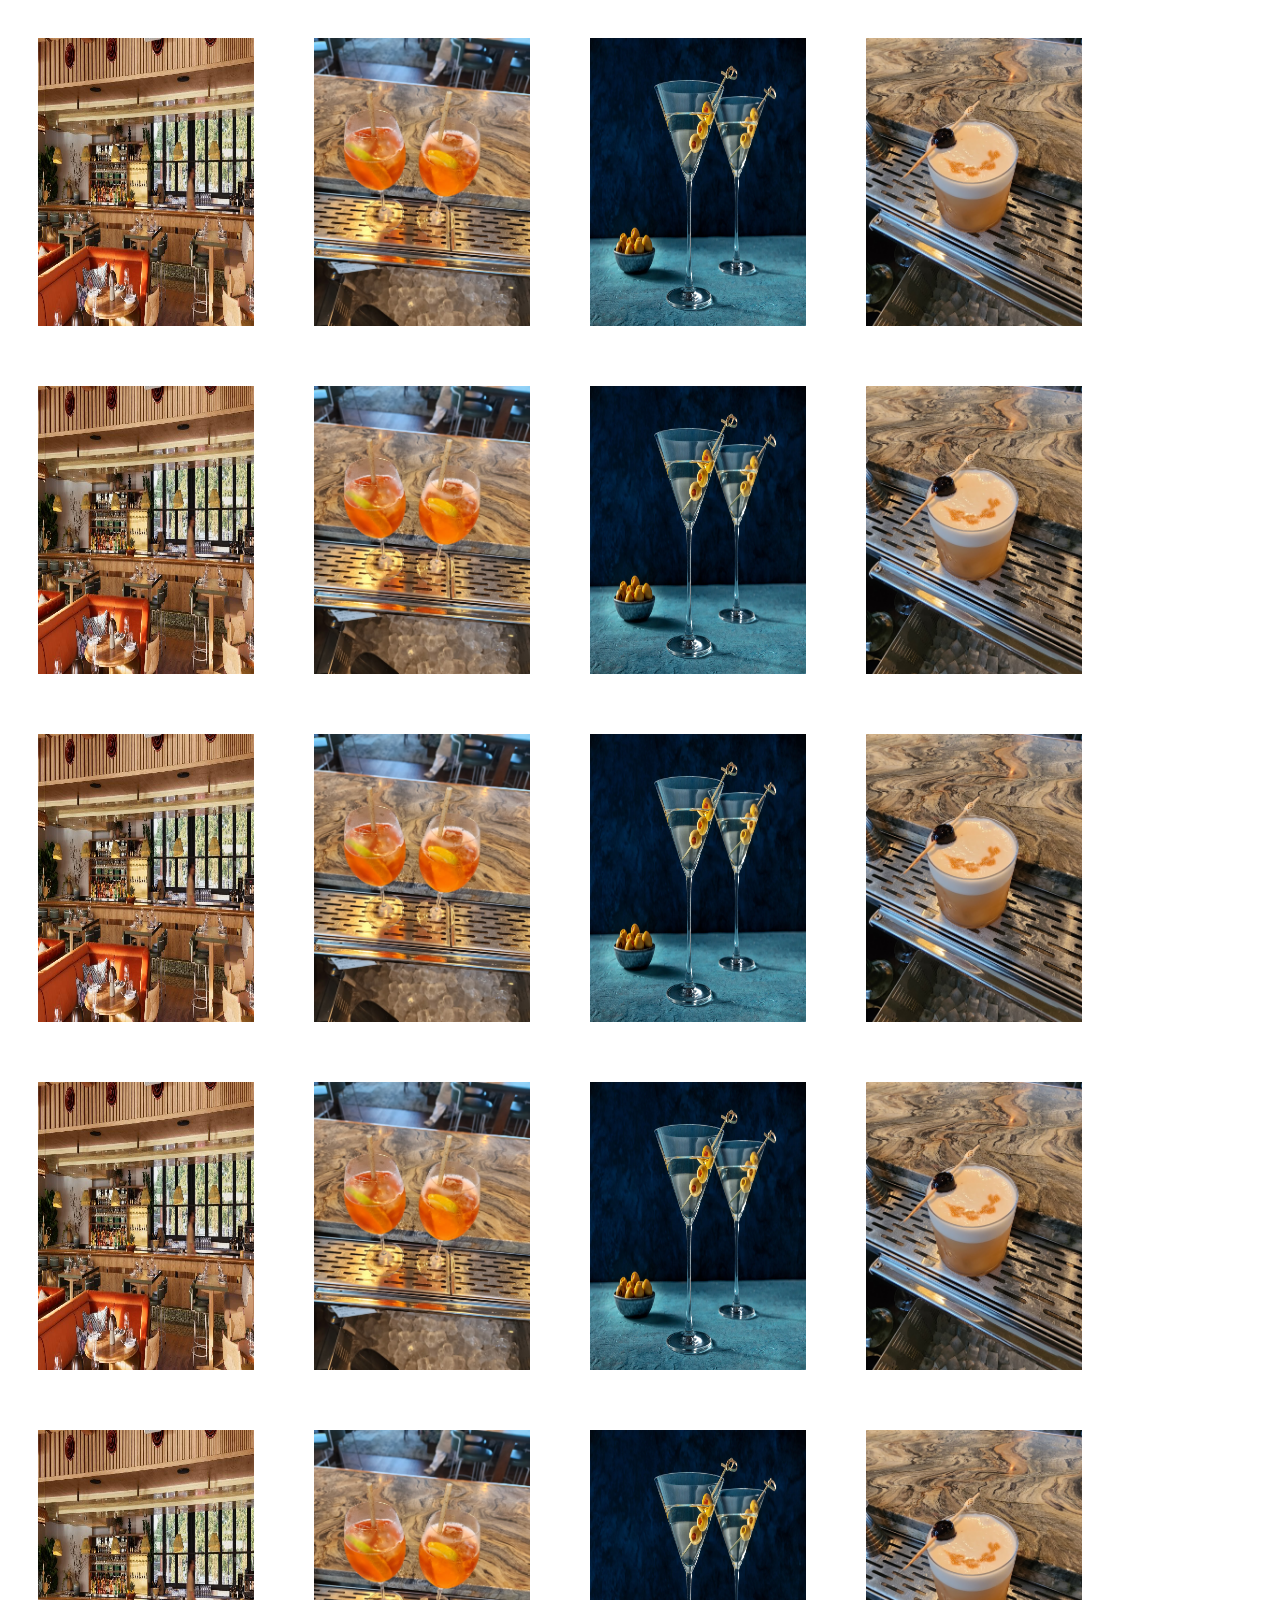
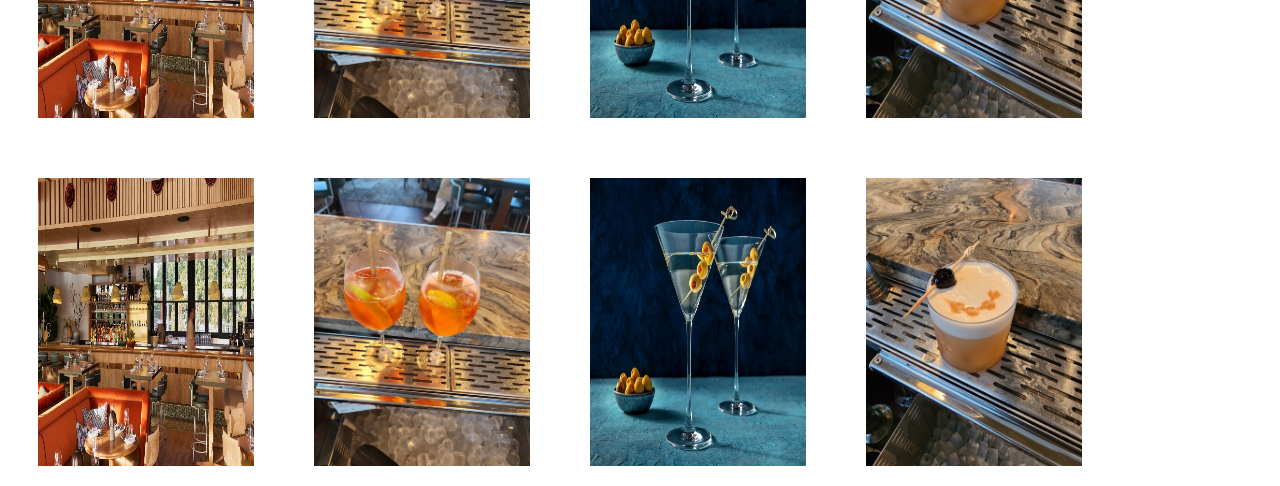
==== index1.html @ 63f636f0 "new layout using flex" ====
<!DOCTYPE>
<html>
    <head>
        <title>photo gallery</title>
        <link href="style1.css" rel="stylesheet" />

    </head>
    <body>
        <div class="gallery">
            <img src="rafi.png" alt="rafi" />
             <img src="aperol.png" alt="aperol" /> 
             <img src="martini.png" alt="martini" /> 
             <img src="amaretto1.png" alt="amaretto" /> 
             <img src="rafi.png" alt="rafi" />
             <img src="aperol.png" alt="aperol" /> 
             <img src="martini.png" alt="martini" /> 
             <img src="amaretto1.png" alt="amaretto" /> 
             <img src="rafi.png" alt="rafi" />
             <img src="aperol.png" alt="aperol" /> 
             <img src="martini.png" alt="martini" /> 
             <img src="amaretto1.png" alt="amaretto" /> 
             <img src="rafi.png" alt="rafi" />
             <img src="aperol.png" alt="aperol" /> 
             <img src="martini.png" alt="martini" /> 
             <img src="amaretto1.png" alt="amaretto" /> 
             <img src="rafi.png" alt="rafi" />
             <img src="aperol.png" alt="aperol" /> 
             <img src="martini.png" alt="martini" /> 
             <img src="amaretto1.png" alt="amaretto" /> 
             <img src="rafi.png" alt="rafi" />
             <img src="aperol.png" alt="aperol" /> 
             <img src="martini.png" alt="martini" /> 
             <img src="amaretto1.png" alt="amaretto" /> 
             
        </div>
    </body>
</html>
---- style1.css ----
* {
    box-sizing: border-box;
}
/* .container {
    width: 100vw;
    height: 100vh;
    display: flex;
    justify-content: flex-start;
    align-items: center;
    flex-wrap: wrap;
    
} */
.gallery {
    width: 100vw;
    height: 100vh;
    display: flex;
    justify-content: flex-start;
    /* align-items: center; */
    flex-wrap: wrap;
}

.gallery img {
    height: auto;
    width: 20%;
    margin: 10px;
    padding: 20px;
}
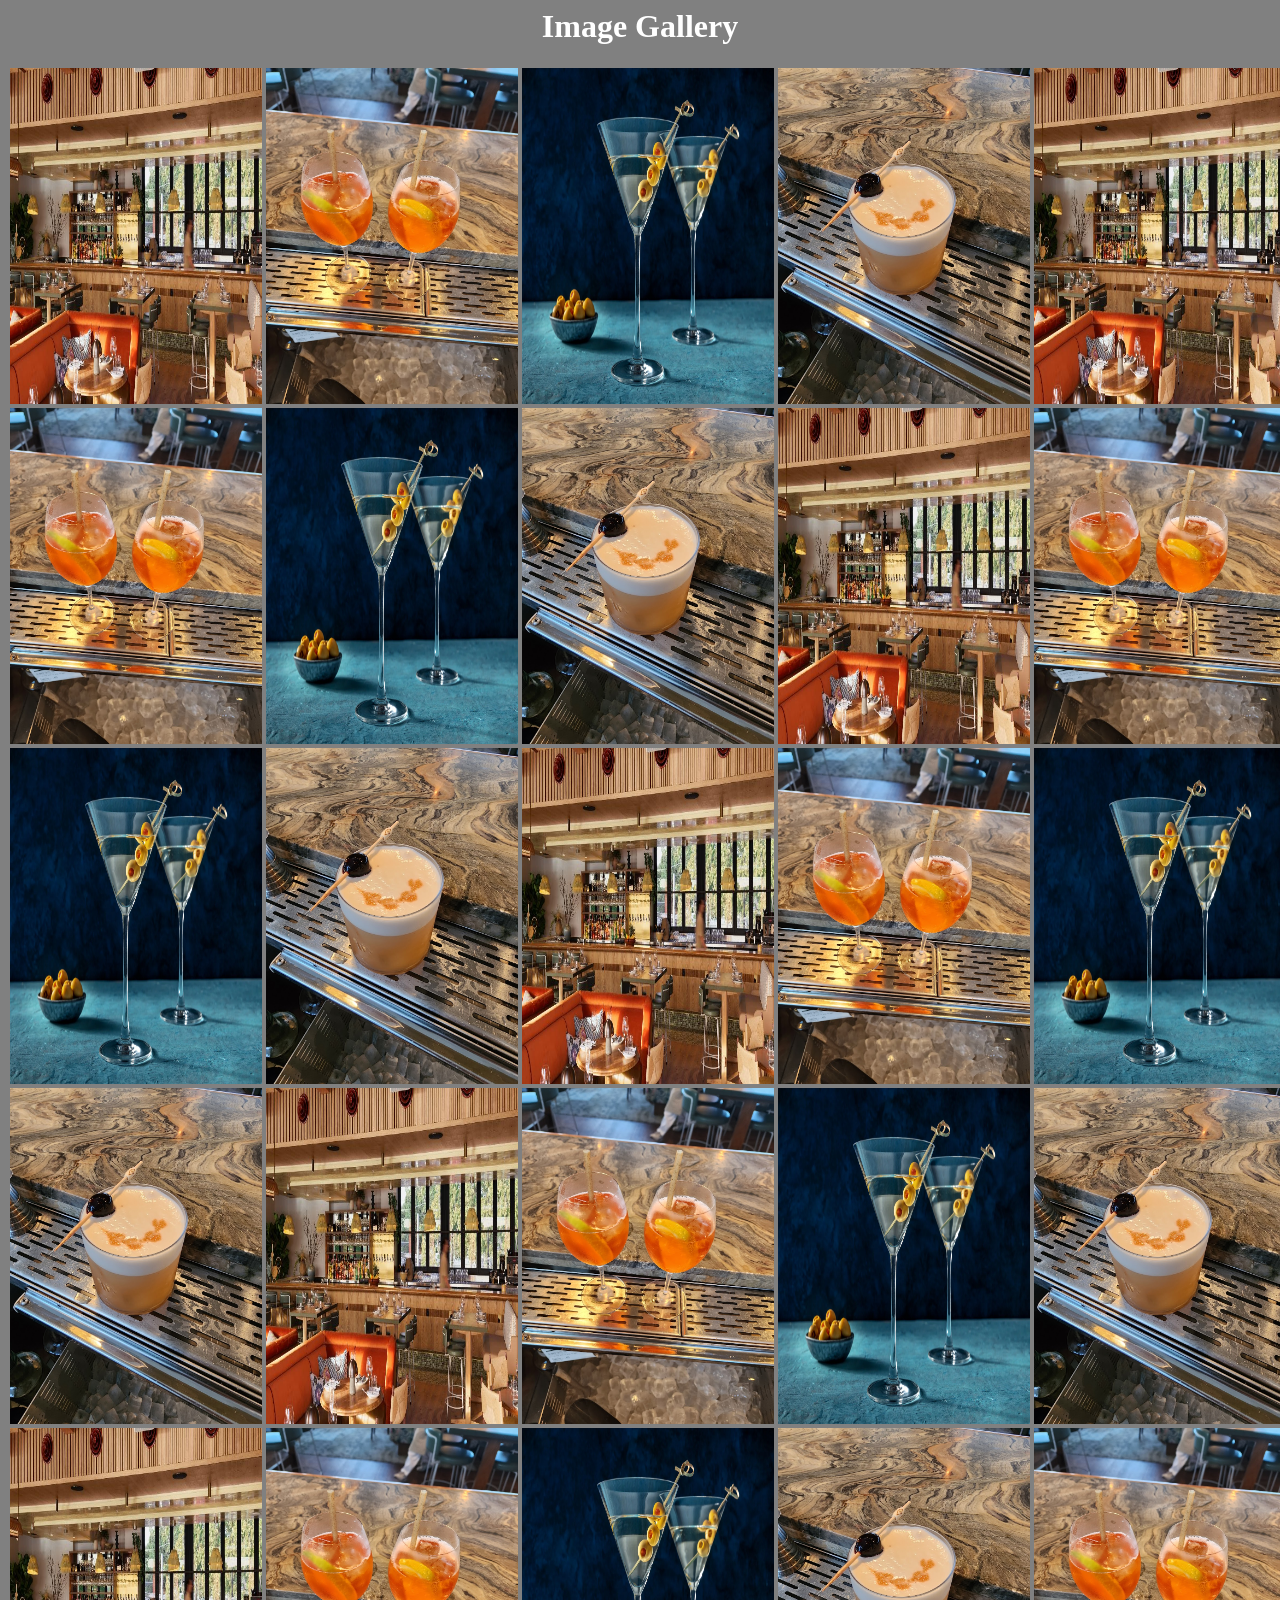
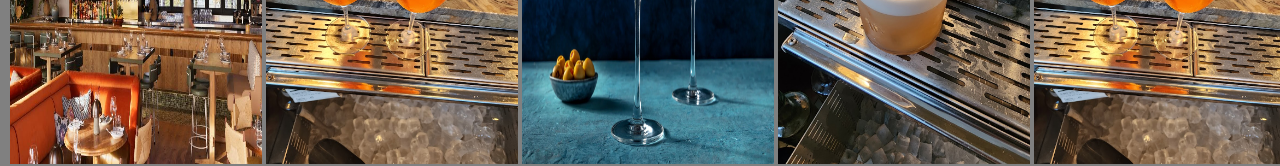
==== commit 68a64ea4: "added hover and updated the layout" ====
--- a/index1.html
+++ b/index1.html
@@ -6,7 +6,9 @@
 
     </head>
     <body>
+        <h1>Image Gallery</h1>
         <div class="gallery">
+            
             <img src="rafi.png" alt="rafi" />
              <img src="aperol.png" alt="aperol" /> 
              <img src="martini.png" alt="martini" /> 
@@ -31,6 +33,7 @@
              <img src="aperol.png" alt="aperol" /> 
              <img src="martini.png" alt="martini" /> 
              <img src="amaretto1.png" alt="amaretto" /> 
+             <img src="aperol.png" alt="aperol" /> 
              
         </div>
     </body>
--- a/style1.css
+++ b/style1.css
@@ -1,5 +1,6 @@
 * {
     box-sizing: border-box;
+    background-color: grey;
 }
 /* .container {
     width: 100vw;
@@ -18,10 +19,34 @@
     /* align-items: center; */
     flex-wrap: wrap;
 }
-
+h1 {
+    color: white;
+    text-align: center;
+}
 .gallery img {
     height: auto;
     width: 20%;
-    margin: 10px;
-    padding: 20px;
-}+    /* margin: 10px; */
+    padding: 2px;
+}
+.gallery img:hover {
+   border: 5px solid red;
+}
+@media only screen and (max-width: 700px) {
+    .gallery img {
+      width: 60%;
+      margin: 6px;
+    }
+  }
+  @media only screen and (max-width: 800px) {
+    .gallery img {
+      width: 40%;
+      margin: 3px;
+    }
+  }
+  
+  @media only screen and (max-width: 600px) {
+    .gallery img{
+      width: 90%;
+    }
+  }
